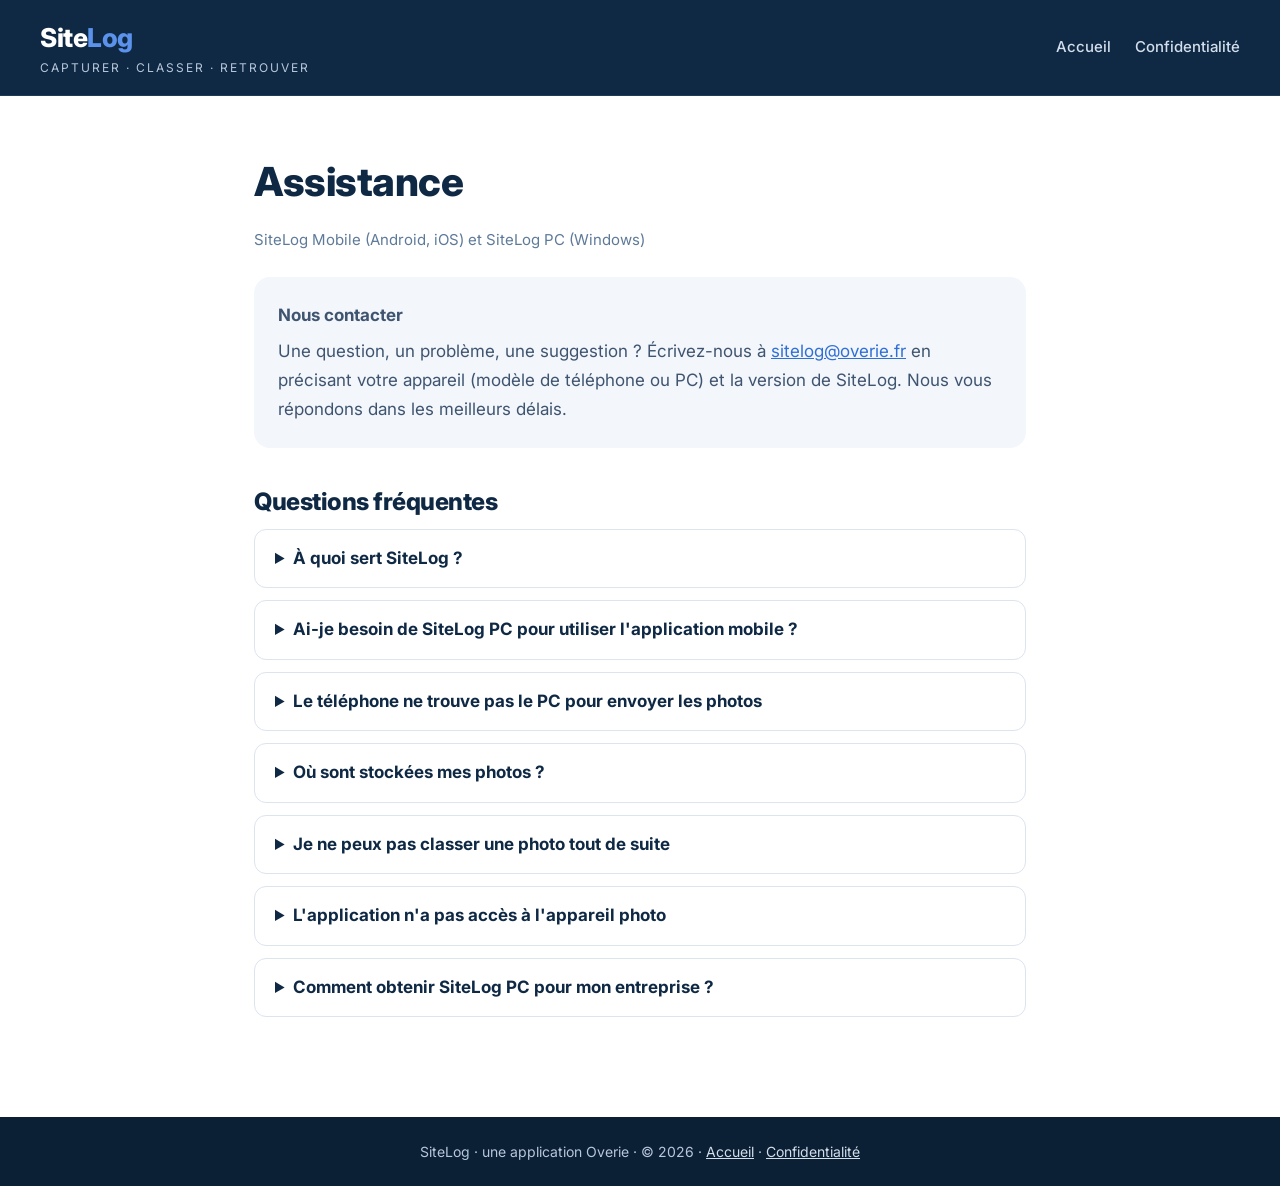
==== assistance/index.html @ f7b831c7 "Site SiteLog" ====
<!doctype html>
<html lang="fr">
<head>
<meta charset="utf-8">
<meta name="viewport" content="width=device-width, initial-scale=1">
<title>Assistance – SiteLog</title>
<meta name="description" content="Aide et contact pour les applications SiteLog Mobile et SiteLog PC.">
<link rel="icon" href="data:image/svg+xml,%3Csvg xmlns='http://www.w3.org/2000/svg' viewBox='0 0 32 32'%3E%3Crect width='32' height='32' rx='7' fill='%230F2945'/%3E%3Ctext x='16' y='23' font-family='Arial' font-weight='700' font-size='20' text-anchor='middle' fill='%235B93EC'%3ES%3C/text%3E%3C/svg%3E">
<link rel="preconnect" href="https://fonts.googleapis.com">
<link rel="preconnect" href="https://fonts.gstatic.com" crossorigin>
<link href="https://fonts.googleapis.com/css2?family=Inter:wght@400;500;600;700;800&amp;display=swap" rel="stylesheet">
<link rel="stylesheet" href="../assets/style.css">
</head>
<body>
<header class="top">
<div class="wrap">
<a class="logo" href="../"><b>Site<span>Log</span></b><small>CAPTURER · CLASSER · RETROUVER</small></a>
<nav aria-label="Navigation"><a href="../">Accueil</a><a href="../confidentialite/">Confidentialité</a></nav>
</div>
</header>

<main class="doc">
<h1>Assistance</h1>
<p class="updated">SiteLog Mobile (Android, iOS) et SiteLog PC (Windows)</p>

<div class="box">
<p style="margin:0 0 8px"><strong>Nous contacter</strong></p>
<p style="margin:0">Une question, un problème, une suggestion ? Écrivez-nous à <a href="mailto:sitelog@overie.fr?subject=Assistance%20SiteLog">sitelog@overie.fr</a> en précisant votre appareil (modèle de téléphone ou PC) et la version de SiteLog. Nous vous répondons dans les meilleurs délais.</p>
</div>

<h2>Questions fréquentes</h2>

<details>
<summary>À quoi sert SiteLog ?</summary>
<p>SiteLog permet de photographier vos chantiers en associant chaque photo à son chantier et à son ouvrage, puis de les retrouver facilement. Sur le téléphone, vous préparez le chantier, prenez les photos et les classez. Au bureau, SiteLog PC les reçoit, les range et permet de les rechercher par mot-clé.</p>
</details>

<details>
<summary>Ai-je besoin de SiteLog PC pour utiliser l'application mobile ?</summary>
<p>Non. L'application mobile fonctionne seule : création et préparation de chantiers, prise de vue, classement, consultation et partage des photos. SiteLog PC, fourni aux entreprises clientes, permet en plus de centraliser les photos de toute l'équipe et de les rechercher depuis le bureau.</p>
</details>

<details>
<summary>Le téléphone ne trouve pas le PC pour envoyer les photos</summary>
<p>Vérifiez que :</p>
<ul>
<li>le téléphone et le PC sont connectés <strong>au même réseau Wi-Fi</strong> ;</li>
<li>SiteLog PC est <strong>ouvert</strong> sur le PC ;</li>
<li>le pare-feu Windows <strong>autorise SiteLog PC</strong> sur le réseau (une autorisation est demandée au premier lancement) ;</li>
<li>le réseau Wi-Fi n'isole pas les appareils entre eux. C'est parfois le cas des réseaux invités ou de certains réseaux d'entreprise : renseignez-vous auprès de votre service informatique.</li>
</ul>
</details>

<details>
<summary>Où sont stockées mes photos ?</summary>
<p>Sur votre téléphone, puis sur le PC de votre entreprise une fois envoyées. Elles ne passent jamais par nos serveurs. Tous les détails sont dans la <a href="../confidentialite/">politique de confidentialité</a>.</p>
</details>

<details>
<summary>Je ne peux pas classer une photo tout de suite</summary>
<p>Pendant la revue des photos, utilisez le bouton « Classer plus tard » (icône ⏭ en haut de l'écran). La photo reste à classer : vous la retrouverez à la prochaine revue sur le téléphone, ou sur le PC si vous l'envoyez sans la classer.</p>
</details>

<details>
<summary>L'application n'a pas accès à l'appareil photo</summary>
<p>Ouvrez les réglages de votre téléphone, puis l'application SiteLog, et autorisez l'accès à l'appareil photo. Relancez ensuite SiteLog.</p>
</details>

<details>
<summary>Comment obtenir SiteLog PC pour mon entreprise ?</summary>
<p>Demandez une démonstration à <a href="mailto:sitelog@overie.fr?subject=Demande%20de%20d%C3%A9monstration%20SiteLog">sitelog@overie.fr</a> : nous vous présenterons SiteLog et les conditions de mise en place dans votre organisation.</p>
</details>
</main>

<footer>SiteLog · une application Overie · © 2026 · <a href="../">Accueil</a> · <a href="../confidentialite/">Confidentialité</a></footer>
</body>
</html>
---- assets/style.css ----
*{box-sizing:border-box}
html{scroll-behavior:smooth}
body{margin:0;font-family:Inter,system-ui,-apple-system,"Segoe UI",Roboto,sans-serif;color:#0F2945;background:#fff;line-height:1.5}
img{max-width:100%;display:block}
a{color:#2F6FD6}a:hover{color:#1F55AD}
a:focus-visible,button:focus-visible{outline:3px solid #5B93EC;outline-offset:3px}
.wrap{max-width:1200px;margin:0 auto}
.dark{background:#0F2945;color:#fff}
.light{background:#F3F6FA}
section{padding:88px 24px}
.eyebrow{margin:0;font-size:13px;font-weight:700;letter-spacing:2px;color:#1F55AD;text-transform:uppercase}
.dark .eyebrow{color:#8FB5F2}
h1,h2,h3{margin:0;font-weight:800;letter-spacing:-.5px}
h2{font-size:clamp(28px,4vw,38px);line-height:1.2}
.head{display:flex;flex-direction:column;gap:12px;max-width:780px;margin-bottom:40px}
.muted{color:#3E5470}.dark .muted{color:#D3DEEB}
.btn{display:inline-flex;align-items:center;min-height:52px;padding:0 28px;border-radius:12px;font-size:16px;font-weight:700;text-decoration:none}
.btn-primary{background:#2F6FD6;color:#fff}.btn-primary:hover{background:#1F55AD;color:#fff}
.btn-ghost{border:1px solid #5E7A99;color:#fff}.btn-ghost:hover{color:#fff;background:#16345A}
/* header */
.top{background:#0F2945;padding:18px 24px;border-bottom:1px solid #1E3A5A}
.top .wrap{display:flex;flex-wrap:wrap;align-items:center;justify-content:space-between;gap:16px 32px}
.logo{display:flex;flex-direction:column;gap:2px;text-decoration:none}
.logo b{font-size:26px;font-weight:800;color:#fff;letter-spacing:-.5px}.logo b span{color:#5B93EC}
.logo small{font-size:12px;letter-spacing:2px;color:#B8C7DA}
.top nav{display:flex;flex-wrap:wrap;align-items:center;gap:4px 24px}
.top nav a{display:inline-flex;align-items:center;min-height:44px;color:#D3DEEB;font-size:15px;font-weight:500;text-decoration:none}
.top nav a.btn{min-height:44px;padding:0 20px;font-size:15px;color:#fff}
/* hero */
.hero{padding:56px 24px 80px}
.hero .wrap{max-width:1280px;display:flex;flex-wrap:wrap;align-items:center;gap:48px}
.hero-text{flex:1 1 380px;min-width:0;display:flex;flex-direction:column;gap:24px}
.hero h1{font-size:clamp(34px,5vw,50px);line-height:1.1;letter-spacing:-1.2px}
.hero h1 span{color:#5B93EC}
.hero p{margin:0;font-size:19px;line-height:1.6;color:#D3DEEB}
.hero .small{font-size:16px;color:#B8C7DA}
.actions{display:flex;flex-wrap:wrap;gap:12px}
.origin{display:flex;align-items:center;gap:10px;font-size:15px!important;color:#B8C7DA!important}
.hero-img{flex:1.6 1 520px;min-width:0}
.hero-img img{width:100%;aspect-ratio:4/3;object-fit:cover;object-position:88% center;border-radius:16px}
/* cards */
.cards{display:flex;flex-wrap:wrap;gap:24px}
.card{flex:1 1 300px;min-width:0;background:#fff;border:1px solid #DCE4EE;border-radius:16px;padding:32px;display:flex;flex-direction:column;gap:14px}
.card h3{font-size:22px;font-weight:700}
.card p{margin:0;font-size:17px;line-height:1.6;color:#3E5470}
.cards.small .card{flex-basis:250px;padding:28px;gap:12px}
.cards.small h3{font-size:19px}.cards.small p{font-size:16px}
/* tabs */
.tabs{display:flex;flex-wrap:wrap;gap:12px;margin-bottom:24px}
.tab{min-height:48px;padding:0 24px;border-radius:12px;font:inherit;font-size:16px;font-weight:700;cursor:pointer;background:#fff;color:#0F2945;border:1px solid #C5D2E2}
.tab[aria-selected="true"]{background:#0F2945;color:#fff;border-color:#0F2945}
.panel{display:flex;flex-wrap:wrap;gap:40px;align-items:center;background:#F3F6FA;border-radius:20px;padding:40px}
.panel[hidden]{display:none}
.panel-text{flex:1 1 320px;min-width:0;display:flex;flex-direction:column;gap:14px}
.panel-text h3{font-size:30px;line-height:1.25}
.panel-text p{margin:0;font-size:17px;line-height:1.7;color:#3E5470}
.panel-img{flex:1.2 1 360px;min-width:0;display:flex;flex-wrap:wrap;justify-content:center;gap:20px}
.phone{width:240px;max-width:46%;border-radius:24px;border:1px solid #DCE4EE}
.phone.single{width:280px;max-width:100%}
.screen{width:100%;border-radius:12px;border:1px solid #DCE4EE}
/* demo */
.demo{display:flex;flex-wrap:wrap;gap:32px;align-items:stretch}
.demo-img{flex:2 1 520px;min-width:0}
.demo-img img{width:100%;border-radius:12px;border:1px solid #2B4C73}
.keeps{flex:1 1 280px;min-width:0;background:#16345A;border-radius:16px;padding:32px;display:flex;flex-direction:column;gap:14px}
.keeps p{margin:0;display:flex;gap:12px;font-size:16px;color:#D3DEEB}
.keeps p span{width:90px;flex:none;color:#8FB5F2;font-weight:600}
.keeps .note{padding-top:16px;border-top:1px solid #2B4C73;font-size:15px;line-height:1.6;color:#B8C7DA;display:block}
/* cta */
.cta .wrap{max-width:820px;display:flex;flex-direction:column;align-items:center;gap:22px;text-align:center}
.cta h2{color:#fff;font-size:clamp(28px,4vw,40px)}
.cta p{margin:0;font-size:19px;line-height:1.6;color:#D3DEEB}
.cta .meta{font-size:15px;color:#B8C7DA}
.cta .contact{font-size:16px;color:#B8C7DA}.cta .contact a{color:#fff;font-weight:600}
footer{background:#0B1F35;padding:24px;color:#B8C7DA;font-size:14px;text-align:center}
footer a{color:#D3DEEB}
/* text pages */
.doc{max-width:820px;margin:0 auto;padding:56px 24px 88px}
.doc h1{font-size:clamp(30px,4vw,40px);margin-bottom:8px}
.doc h2{font-size:24px;margin:40px 0 12px}
.doc p,.doc li{font-size:17px;line-height:1.7;color:#3E5470}
.doc .updated{color:#5E7A99;font-size:15px}
.doc details{border:1px solid #DCE4EE;border-radius:12px;padding:16px 20px;margin:12px 0;background:#fff}
.doc summary{font-weight:700;font-size:17px;cursor:pointer;color:#0F2945}
.doc .box{background:#F3F6FA;border-radius:16px;padding:24px;margin:24px 0}
@media (max-width:600px){section{padding:64px 20px}.panel{padding:24px}.hero{padding-top:40px}}
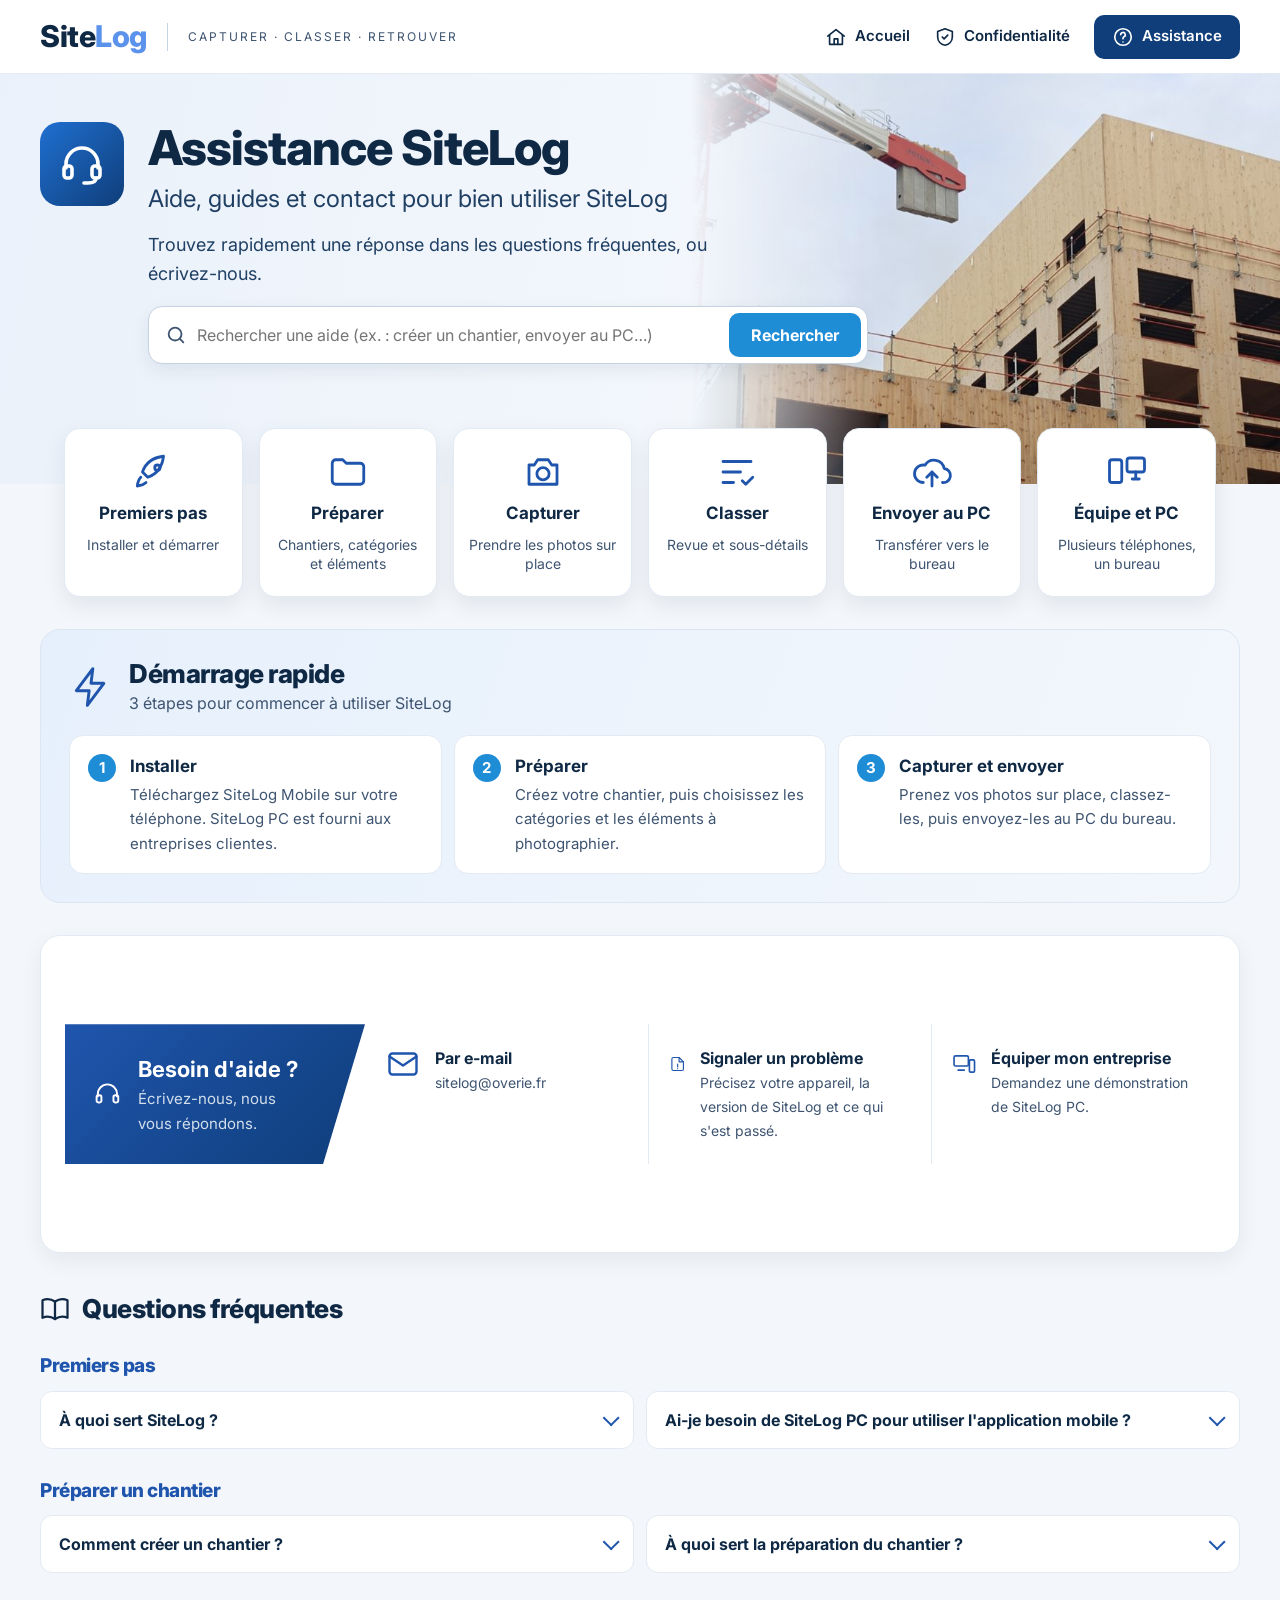
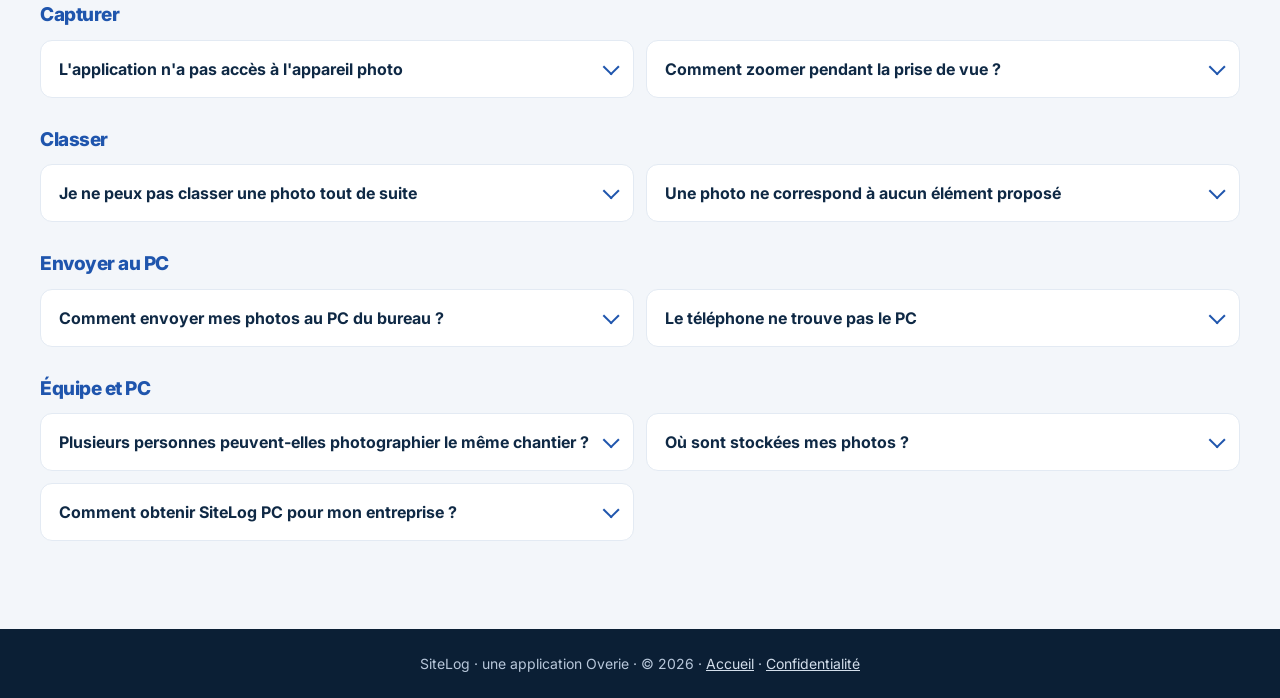
==== commit 43b51d84: "Nouveau style pages Assistance et Confidentialité" ====
--- a/assistance/index.html
+++ b/assistance/index.html
@@ -4,74 +4,174 @@
 <meta charset="utf-8">
 <meta name="viewport" content="width=device-width, initial-scale=1">
 <title>Assistance – SiteLog</title>
-<meta name="description" content="Aide et contact pour les applications SiteLog Mobile et SiteLog PC.">
+<meta name="description" content="Aide, guides et contact pour bien utiliser SiteLog Mobile et SiteLog PC.">
 <link rel="icon" href="data:image/svg+xml,%3Csvg xmlns='http://www.w3.org/2000/svg' viewBox='0 0 32 32'%3E%3Crect width='32' height='32' rx='7' fill='%230F2945'/%3E%3Ctext x='16' y='23' font-family='Arial' font-weight='700' font-size='20' text-anchor='middle' fill='%235B93EC'%3ES%3C/text%3E%3C/svg%3E">
 <link rel="preconnect" href="https://fonts.googleapis.com">
 <link rel="preconnect" href="https://fonts.gstatic.com" crossorigin>
 <link href="https://fonts.googleapis.com/css2?family=Inter:wght@400;500;600;700;800&amp;display=swap" rel="stylesheet">
-<link rel="stylesheet" href="../assets/style.css">
+<link rel="stylesheet" href="../assets/style.css?v=4">
 </head>
-<body>
-<header class="top">
+<body class="page-doc">
+
+<header class="top top-light">
 <div class="wrap">
 <a class="logo" href="../"><b>Site<span>Log</span></b><small>CAPTURER · CLASSER · RETROUVER</small></a>
-<nav aria-label="Navigation"><a href="../">Accueil</a><a href="../confidentialite/">Confidentialité</a></nav>
+<nav aria-label="Navigation">
+<a href="../"><svg aria-hidden="true" width="22" height="22" viewBox="0 0 24 24" fill="none" stroke="currentColor" stroke-width="1.8" stroke-linecap="round" stroke-linejoin="round"><path d="M3 11l9-7 9 7"/><path d="M5 10v10h14V10"/><path d="M10 20v-6h4v6"/></svg>Accueil</a>
+<a href="../confidentialite/"><svg aria-hidden="true" width="22" height="22" viewBox="0 0 24 24" fill="none" stroke="currentColor" stroke-width="1.8" stroke-linecap="round" stroke-linejoin="round"><path d="M12 3l8 3v6c0 4.5-3.4 8-8 9-4.6-1-8-4.5-8-9V6z"/><path d="M9 12l2 2 4-4"/></svg>Confidentialité</a>
+<a class="nav-cta" href="./" aria-current="page"><svg aria-hidden="true" width="22" height="22" viewBox="0 0 24 24" fill="none" stroke="currentColor" stroke-width="1.8" stroke-linecap="round" stroke-linejoin="round"><circle cx="12" cy="12" r="9"/><path d="M9.5 9.5a2.5 2.5 0 1 1 3.5 2.3c-.6.3-1 .9-1 1.6V14"/><path d="M12 17.5h.01"/></svg>Assistance</a>
+</nav>
 </div>
 </header>
 
-<main class="doc">
-<h1>Assistance</h1>
-<p class="updated">SiteLog Mobile (Android, iOS) et SiteLog PC (Windows)</p>
-
-<div class="box">
-<p style="margin:0 0 8px"><strong>Nous contacter</strong></p>
-<p style="margin:0">Une question, un problème, une suggestion ? Écrivez-nous à <a href="mailto:sitelog@overie.fr?subject=Assistance%20SiteLog">sitelog@overie.fr</a> en précisant votre appareil (modèle de téléphone ou PC) et la version de SiteLog. Nous vous répondons dans les meilleurs délais.</p>
+<main>
+<div class="doc-hero" style="padding-bottom:120px">
+<div class="photo" aria-hidden="true"></div>
+<div class="wrap">
+<div class="head-ico" aria-hidden="true"><svg width="48" height="48" viewBox="0 0 24 24" fill="none" stroke="#fff" stroke-width="1.8" stroke-linecap="round" stroke-linejoin="round"><path d="M4 14v-2a8 8 0 0 1 16 0v2"/><rect x="3" y="13" width="4" height="6" rx="1.5"/><rect x="17" y="13" width="4" height="6" rx="1.5"/><path d="M19 19c0 1.7-1.8 2.5-4 2.5h-2"/></svg></div>
+<div style="flex:1;min-width:0">
+<h1>Assistance SiteLog</h1>
+<p class="sub">Aide, guides et contact pour bien utiliser SiteLog</p>
+<p class="lead">Trouvez rapidement une réponse dans les questions fréquentes, ou écrivez-nous.</p>
+<form class="search" role="search" onsubmit="return false">
+<svg aria-hidden="true" width="22" height="22" viewBox="0 0 24 24" fill="none" stroke="#3E5470" stroke-width="2" stroke-linecap="round"><circle cx="11" cy="11" r="7"/><path d="M20 20l-4-4"/></svg>
+<label for="q" class="sr-only" style="position:absolute;left:-9999px">Rechercher une aide</label>
+<input id="q" type="search" placeholder="Rechercher une aide (ex. : créer un chantier, envoyer au PC…)" autocomplete="off">
+<button type="submit">Rechercher</button>
+</form>
+<p class="search-msg" id="search-msg" hidden></p>
+</div>
+</div>
 </div>
 
-<h2>Questions fréquentes</h2>
+<nav class="tiles" aria-label="Thèmes d'aide">
+<a class="tile" href="#premiers-pas"><svg aria-hidden="true" width="42" height="42" viewBox="0 0 24 24" fill="none" stroke="#1F55AD" stroke-width="1.6" stroke-linecap="round" stroke-linejoin="round"><path d="M5 15c-1.5 1.5-2 5-2 5s3.5-.5 5-2"/><path d="M9 15l-3-3c1-3 4-8 12-9-1 8-6 11-9 12z"/><circle cx="14.5" cy="9.5" r="1.5"/></svg><b>Premiers pas</b><span>Installer et démarrer</span></a>
+<a class="tile" href="#preparer"><svg aria-hidden="true" width="42" height="42" viewBox="0 0 24 24" fill="none" stroke="#1F55AD" stroke-width="1.6" stroke-linecap="round" stroke-linejoin="round"><path d="M3 7a2 2 0 0 1 2-2h4l2 2h8a2 2 0 0 1 2 2v8a2 2 0 0 1-2 2H5a2 2 0 0 1-2-2z"/></svg><b>Préparer</b><span>Chantiers, catégories et éléments</span></a>
+<a class="tile" href="#capturer"><svg aria-hidden="true" width="42" height="42" viewBox="0 0 24 24" fill="none" stroke="#1F55AD" stroke-width="1.6" stroke-linecap="round" stroke-linejoin="round"><path d="M4 8h3l2-3h6l2 3h3v11H4z"/><circle cx="12" cy="13" r="3.5"/></svg><b>Capturer</b><span>Prendre les photos sur place</span></a>
+<a class="tile" href="#classer"><svg aria-hidden="true" width="42" height="42" viewBox="0 0 24 24" fill="none" stroke="#1F55AD" stroke-width="1.6" stroke-linecap="round" stroke-linejoin="round"><path d="M4 6h16M4 12h10M4 18h6"/><path d="M15 17l2 2 4-4"/></svg><b>Classer</b><span>Revue et sous-détails</span></a>
+<a class="tile" href="#envoyer"><svg aria-hidden="true" width="42" height="42" viewBox="0 0 24 24" fill="none" stroke="#1F55AD" stroke-width="1.6" stroke-linecap="round" stroke-linejoin="round"><path d="M7 18a5 5 0 1 1 1-9.9A6 6 0 0 1 19 10a4 4 0 0 1-1 8"/><path d="M12 12v8M9 15l3-3 3 3"/></svg><b>Envoyer au PC</b><span>Transférer vers le bureau</span></a>
+<a class="tile" href="#equipe"><svg aria-hidden="true" width="42" height="42" viewBox="0 0 24 24" fill="none" stroke="#1F55AD" stroke-width="1.6" stroke-linecap="round" stroke-linejoin="round"><rect x="2" y="5" width="7" height="13" rx="1.5"/><rect x="12" y="4" width="10" height="8" rx="1.5"/><path d="M15 16h4M17 12v4"/></svg><b>Équipe et PC</b><span>Plusieurs téléphones, un bureau</span></a>
+</nav>
 
-<details>
-<summary>À quoi sert SiteLog ?</summary>
-<p>SiteLog permet de photographier vos chantiers en associant chaque photo à son chantier et à son ouvrage, puis de les retrouver facilement. Sur le téléphone, vous préparez le chantier, prenez les photos et les classez. Au bureau, SiteLog PC les reçoit, les range et permet de les rechercher par mot-clé.</p>
-</details>
+<div class="wrap-pad">
+<section class="quick" aria-labelledby="quick-title" style="padding:28px">
+<div class="quick-head">
+<svg aria-hidden="true" width="44" height="44" viewBox="0 0 24 24" fill="none" stroke="#1F55AD" stroke-width="1.6" stroke-linecap="round" stroke-linejoin="round"><path d="M13 2L4 14h7l-1 8 9-12h-7z"/></svg>
+<div><h2 id="quick-title">Démarrage rapide</h2><p>3 étapes pour commencer à utiliser SiteLog</p></div>
+</div>
+<div class="steps">
+<div class="step"><span class="n">1</span><div><b>Installer</b><span>Téléchargez SiteLog Mobile sur votre téléphone. SiteLog PC est fourni aux entreprises clientes.</span></div></div>
+<div class="step"><span class="n">2</span><div><b>Préparer</b><span>Créez votre chantier, puis choisissez les catégories et les éléments à photographier.</span></div></div>
+<div class="step"><span class="n">3</span><div><b>Capturer et envoyer</b><span>Prenez vos photos sur place, classez-les, puis envoyez-les au PC du bureau.</span></div></div>
+</div>
+</section>
 
-<details>
-<summary>Ai-je besoin de SiteLog PC pour utiliser l'application mobile ?</summary>
-<p>Non. L'application mobile fonctionne seule : création et préparation de chantiers, prise de vue, classement, consultation et partage des photos. SiteLog PC, fourni aux entreprises clientes, permet en plus de centraliser les photos de toute l'équipe et de les rechercher depuis le bureau.</p>
-</details>
+<section class="help" aria-label="Besoin d'aide ?">
+<div class="label">
+<svg aria-hidden="true" width="44" height="44" viewBox="0 0 24 24" fill="none" stroke="#fff" stroke-width="1.6" stroke-linecap="round" stroke-linejoin="round"><path d="M4 14v-2a8 8 0 0 1 16 0v2"/><rect x="3" y="13" width="4" height="6" rx="1.5"/><rect x="17" y="13" width="4" height="6" rx="1.5"/></svg>
+<div><b>Besoin d'aide ?</b><span>Écrivez-nous, nous vous répondons.</span></div>
+</div>
+<a class="item" href="mailto:sitelog@overie.fr?subject=Assistance%20SiteLog">
+<svg aria-hidden="true" width="36" height="36" viewBox="0 0 24 24" fill="none" stroke="#1F55AD" stroke-width="1.6" stroke-linecap="round" stroke-linejoin="round"><rect x="3" y="5" width="18" height="14" rx="2"/><path d="M3 7l9 6 9-6"/></svg>
+<div><b>Par e-mail</b><span>sitelog@overie.fr</span></div></a>
+<a class="item" href="mailto:sitelog@overie.fr?subject=Signalement%20d%27un%20probl%C3%A8me%20SiteLog&amp;body=Appareil%20(t%C3%A9l%C3%A9phone%20ou%20PC)%20%3A%0AVersion%20de%20SiteLog%20%3A%0ACe%20que%20vous%20faisiez%20%3A%0ACe%20qui%20s%27est%20pass%C3%A9%20%3A%0A">
+<svg aria-hidden="true" width="36" height="36" viewBox="0 0 24 24" fill="none" stroke="#1F55AD" stroke-width="1.6" stroke-linecap="round" stroke-linejoin="round"><path d="M14 3H6a2 2 0 0 0-2 2v14a2 2 0 0 0 2 2h12a2 2 0 0 0 2-2V9z"/><path d="M14 3v6h6M12 12v4M12 18.5h.01"/></svg>
+<div><b>Signaler un problème</b><span>Précisez votre appareil, la version de SiteLog et ce qui s'est passé.</span></div></a>
+<a class="item" href="mailto:sitelog@overie.fr?subject=Demande%20de%20d%C3%A9monstration%20SiteLog">
+<svg aria-hidden="true" width="36" height="36" viewBox="0 0 24 24" fill="none" stroke="#1F55AD" stroke-width="1.6" stroke-linecap="round" stroke-linejoin="round"><rect x="2" y="4" width="14" height="10" rx="1.5"/><path d="M6 18h6"/><rect x="17" y="8" width="5" height="12" rx="1.2"/></svg>
+<div><b>Équiper mon entreprise</b><span>Demandez une démonstration de SiteLog PC.</span></div></a>
+</section>
 
-<details>
-<summary>Le téléphone ne trouve pas le PC pour envoyer les photos</summary>
-<p>Vérifiez que :</p>
-<ul>
+<section class="faq" aria-labelledby="faq-title">
+<h2 class="faq-title" id="faq-title"><svg aria-hidden="true" width="30" height="30" viewBox="0 0 24 24" fill="none" stroke="#0F2945" stroke-width="1.8" stroke-linecap="round" stroke-linejoin="round"><path d="M2 5c3-1.3 6.5-1.3 10 1 3.5-2.3 7-2.3 10-1v14c-3-1.3-6.5-1.3-10 1-3.5-2.3-7-2.3-10-1z"/><path d="M12 6v14"/></svg>Questions fréquentes</h2>
+
+<div class="faq-group" id="premiers-pas">
+<h3>Premiers pas</h3>
+<div class="faq-grid">
+<details><summary>À quoi sert SiteLog ?</summary><div><p>SiteLog permet de photographier vos chantiers en associant chaque photo à son chantier et à son ouvrage, puis de les retrouver facilement. Sur le téléphone, vous préparez le chantier, prenez les photos et les classez. Au bureau, SiteLog PC les reçoit, les range et permet de les rechercher par mot-clé.</p></div></details>
+<details><summary>Ai-je besoin de SiteLog PC pour utiliser l'application mobile ?</summary><div><p>Non. L'application mobile fonctionne seule : création et préparation de chantiers, prise de vue, classement, consultation et partage des photos. SiteLog PC, fourni aux entreprises clientes, permet en plus de centraliser les photos de toute l'équipe et de les rechercher depuis le bureau.</p></div></details>
+</div>
+</div>
+
+<div class="faq-group" id="preparer">
+<h3>Préparer un chantier</h3>
+<div class="faq-grid">
+<details><summary>Comment créer un chantier ?</summary><div><p>Sur l'écran d'accueil, ouvrez « Nouveau chantier », saisissez le code et le nom du chantier, puis validez. Si un collègue a déjà créé ce chantier, sélectionnez-le dans « Chantier déjà existant » plutôt que d'en créer un nouveau.</p></div></details>
+<details><summary>À quoi sert la préparation du chantier ?</summary><div><p>Avant d'aller sur place, vous choisissez les catégories à voir (Infrastructure, Superstructure, Second œuvre…) et les éléments prévus. Sur le chantier, il suffit ensuite de choisir l'élément d'un geste au moment de photographier.</p></div></details>
+</div>
+</div>
+
+<div class="faq-group" id="capturer">
+<h3>Capturer</h3>
+<div class="faq-grid">
+<details><summary>L'application n'a pas accès à l'appareil photo</summary><div><p>Ouvrez les réglages de votre téléphone, puis l'application SiteLog, et autorisez l'accès à l'appareil photo. Relancez ensuite SiteLog.</p></div></details>
+<details><summary>Comment zoomer pendant la prise de vue ?</summary><div><p>Touchez une des valeurs de zoom au-dessus du déclencheur, ou faites glisser le doigt dessus pour un réglage fin. Le pincement à deux doigts sur l'image fonctionne aussi.</p></div></details>
+</div>
+</div>
+
+<div class="faq-group" id="classer">
+<h3>Classer</h3>
+<div class="faq-grid">
+<details><summary>Je ne peux pas classer une photo tout de suite</summary><div><p>Pendant la revue des photos, touchez l'icône « Classer plus tard » (⏭) en haut de l'écran. La photo reste à classer : vous la retrouverez à la prochaine revue sur le téléphone, ou sur le PC si vous l'envoyez sans la classer.</p></div></details>
+<details><summary>Une photo ne correspond à aucun élément proposé</summary><div><p>Pendant la revue, utilisez « Ajouter » pour créer l'élément ou le sous-détail manquant. Il sera ensuite proposé pour les photos suivantes.</p></div></details>
+</div>
+</div>
+
+<div class="faq-group" id="envoyer">
+<h3>Envoyer au PC</h3>
+<div class="faq-grid">
+<details><summary>Comment envoyer mes photos au PC du bureau ?</summary><div><p>Sur l'écran d'accueil, touchez le bouton d'envoi (nuage) du chantier concerné. Le petit nombre affiché dessus indique combien de photos sont en attente d'envoi.</p></div></details>
+<details><summary>Le téléphone ne trouve pas le PC</summary><div><p>Vérifiez que :</p><ul>
 <li>le téléphone et le PC sont connectés <strong>au même réseau Wi-Fi</strong> ;</li>
 <li>SiteLog PC est <strong>ouvert</strong> sur le PC ;</li>
 <li>le pare-feu Windows <strong>autorise SiteLog PC</strong> sur le réseau (une autorisation est demandée au premier lancement) ;</li>
 <li>le réseau Wi-Fi n'isole pas les appareils entre eux. C'est parfois le cas des réseaux invités ou de certains réseaux d'entreprise : renseignez-vous auprès de votre service informatique.</li>
-</ul>
-</details>
+</ul></div></details>
+</div>
+</div>
 
-<details>
-<summary>Où sont stockées mes photos ?</summary>
-<p>Sur votre téléphone, puis sur le PC de votre entreprise une fois envoyées. Elles ne passent jamais par nos serveurs. Tous les détails sont dans la <a href="../confidentialite/">politique de confidentialité</a>.</p>
-</details>
-
-<details>
-<summary>Je ne peux pas classer une photo tout de suite</summary>
-<p>Pendant la revue des photos, utilisez le bouton « Classer plus tard » (icône ⏭ en haut de l'écran). La photo reste à classer : vous la retrouverez à la prochaine revue sur le téléphone, ou sur le PC si vous l'envoyez sans la classer.</p>
-</details>
-
-<details>
-<summary>L'application n'a pas accès à l'appareil photo</summary>
-<p>Ouvrez les réglages de votre téléphone, puis l'application SiteLog, et autorisez l'accès à l'appareil photo. Relancez ensuite SiteLog.</p>
-</details>
-
-<details>
-<summary>Comment obtenir SiteLog PC pour mon entreprise ?</summary>
-<p>Demandez une démonstration à <a href="mailto:sitelog@overie.fr?subject=Demande%20de%20d%C3%A9monstration%20SiteLog">sitelog@overie.fr</a> : nous vous présenterons SiteLog et les conditions de mise en place dans votre organisation.</p>
-</details>
+<div class="faq-group" id="equipe">
+<h3>Équipe et PC</h3>
+<div class="faq-grid">
+<details><summary>Plusieurs personnes peuvent-elles photographier le même chantier ?</summary><div><p>Oui. Chaque téléphone envoie ses photos au même PC, et chaque photo garde son auteur et sa date. Au bureau, toutes les photos du chantier se retrouvent dans la même bibliothèque.</p></div></details>
+<details><summary>Où sont stockées mes photos ?</summary><div><p>Sur votre téléphone, puis sur le PC de votre entreprise une fois envoyées. Elles ne passent jamais par nos serveurs. Tous les détails sont dans la <a href="../confidentialite/">politique de confidentialité</a>.</p></div></details>
+<details><summary>Comment obtenir SiteLog PC pour mon entreprise ?</summary><div><p>Demandez une démonstration à <a href="mailto:sitelog@overie.fr?subject=Demande%20de%20d%C3%A9monstration%20SiteLog">sitelog@overie.fr</a> : nous vous présenterons SiteLog et les conditions de mise en place dans votre organisation.</p></div></details>
+</div>
+</div>
+</section>
+</div>
 </main>
 
 <footer>SiteLog · une application Overie · © 2026 · <a href="../">Accueil</a> · <a href="../confidentialite/">Confidentialité</a></footer>
+
+<script>
+(function () {
+  var input = document.getElementById('q');
+  var msg = document.getElementById('search-msg');
+  var items = Array.prototype.slice.call(document.querySelectorAll('.faq details'));
+  var groups = Array.prototype.slice.call(document.querySelectorAll('.faq-group'));
+  function norm(s) { return s.toLowerCase().normalize('NFD').replace(/[̀-ͯ]/g, ''); }
+  function run(scroll) {
+    var words = norm(input.value).split(/\s+/).filter(Boolean);
+    var found = 0;
+    items.forEach(function (d) {
+      var text = norm(d.textContent);
+      var ok = words.every(function (w) { return text.indexOf(w) !== -1; });
+      d.hidden = !ok;
+      if (ok) found++;
+      d.open = ok && words.length > 0;
+    });
+    groups.forEach(function (g) { g.hidden = !g.querySelector('details:not([hidden])'); });
+    if (!words.length) { msg.hidden = true; items.forEach(function (d) { d.open = false; }); return; }
+    msg.hidden = false;
+    msg.innerHTML = found
+      ? found + (found > 1 ? ' réponses trouvées.' : ' réponse trouvée.')
+      : 'Aucune réponse trouvée. Écrivez-nous à <a href="mailto:sitelog@overie.fr?subject=Assistance%20SiteLog">sitelog@overie.fr</a>.';
+    if (scroll && found) document.getElementById('faq-title').scrollIntoView({ behavior: 'smooth' });
+  }
+  input.addEventListener('input', function () { run(false); });
+  input.form.addEventListener('submit', function () { run(true); });
+})();
+</script>
 </body>
 </html>
--- a/assets/style.css
+++ b/assets/style.css
@@ -1,7 +1,7 @@
 *{box-sizing:border-box}
 html{scroll-behavior:smooth}
 body{margin:0;font-family:Inter,system-ui,-apple-system,"Segoe UI",Roboto,sans-serif;color:#0F2945;background:#fff;line-height:1.5}
-img{max-width:100%;display:block}
+img{max-width:100%;height:auto;display:block}
 a{color:#2F6FD6}a:hover{color:#1F55AD}
 a:focus-visible,button:focus-visible{outline:3px solid #5B93EC;outline-offset:3px}
 .wrap{max-width:1200px;margin:0 auto}
@@ -84,3 +84,90 @@
 .doc summary{font-weight:700;font-size:17px;cursor:pointer;color:#0F2945}
 .doc .box{background:#F3F6FA;border-radius:16px;padding:24px;margin:24px 0}
 @media (max-width:600px){section{padding:64px 20px}.panel{padding:24px}.hero{padding-top:40px}}
+/* ---- pages documentaires (style v2) ---- */
+body.page-doc{background:#F3F6FA}
+.top.top-light{background:#fff;border-bottom:1px solid #E3EAF3;padding:14px 24px}
+.top-light .logo{flex-direction:row;align-items:center;gap:20px}
+.top-light .logo b{color:#0F2945;font-size:30px}
+.top-light .logo small{color:#3E5470;padding-left:20px;border-left:1px solid #C5D2E2;line-height:28px}
+.top-light nav a{color:#0F2945;gap:8px;font-weight:600}
+.top-light nav a:hover{color:#1F55AD}
+.doc-hero{position:relative;overflow:hidden;background:linear-gradient(100deg,#EAF1FA 0%,#F3F7FC 55%,#DCE9F8 100%);padding:48px 24px 104px}
+.doc-hero .wrap{position:relative;z-index:1;display:flex;align-items:flex-start;gap:24px}
+.doc-hero .shield{flex:none;width:76px;height:88px}
+.doc-hero h1{font-size:clamp(30px,4.4vw,48px);line-height:1.1;letter-spacing:-1px;color:#0F2945}
+.doc-hero .sub{margin:6px 0 14px;font-size:clamp(18px,2.2vw,24px);color:#1F3F63}
+.doc-hero .date{margin:0;display:flex;align-items:center;gap:10px;font-size:16px;color:#3E5470}
+.doc-hero .photo{position:absolute;top:0;right:0;bottom:0;width:46%;background:url(chantier-clt.jpg) center 35%/cover no-repeat;-webkit-mask-image:linear-gradient(90deg,transparent 0%,#000 32%);mask-image:linear-gradient(90deg,transparent 0%,#000 32%)}
+.summary{position:relative;z-index:2;max-width:1200px;margin:-64px auto 0;display:flex;background:#fff;border-radius:20px;box-shadow:0 12px 32px rgba(15,41,69,.12);overflow:hidden}
+.summary .label{flex:0 0 260px;background:linear-gradient(135deg,#1F55AD,#0F3E7A);color:#fff;display:flex;flex-direction:column;justify-content:center;padding:24px 56px 24px 36px;clip-path:polygon(0 0,100% 0,84% 100%,0 100%)}
+.summary .label b{font-size:26px;font-weight:700}
+.summary .label i{display:block;width:44px;height:4px;border-radius:2px;background:#5BB4F0;margin-top:12px}
+.summary .item{flex:1;display:flex;align-items:center;gap:16px;padding:24px 20px}
+.summary .item+.item{border-left:1px solid #E3EAF3}
+.summary .item svg{flex:none}
+.summary .item b{display:block;font-size:17px;color:#0F2945}
+.summary .item span{font-size:15px;line-height:1.4;color:#3E5470}
+.doc-layout{max-width:1248px;margin:40px auto 0;padding:0 24px 88px;display:flex;gap:28px;align-items:flex-start}
+.toc{flex:0 0 300px;position:sticky;top:24px;background:#fff;border:1px solid #E3EAF3;border-radius:16px;padding:20px 14px}
+.toc h2{display:flex;align-items:center;gap:12px;font-size:20px;padding:0 10px 12px;margin-bottom:8px;border-bottom:1px solid #E3EAF3}
+.toc a{display:flex;gap:14px;padding:9px 12px;border-radius:10px;text-decoration:none;color:#0F2945;font-size:15px}
+.toc a span{flex:none;width:24px;font-weight:700;color:#1F55AD}
+.toc a:hover{background:#F3F6FA}
+.toc a.active{background:#E3EEFB;font-weight:600;box-shadow:inset 3px 0 0 #1F55AD}
+.sections{flex:1;min-width:0;display:flex;flex-direction:column;gap:18px}
+.sec{display:flex;gap:24px;background:#fff;border:1px solid #E3EAF3;border-radius:16px;padding:26px 28px;scroll-margin-top:24px}
+.sec .ico{flex:none;width:76px;height:76px;border-radius:16px;background:#EAF2FC;display:flex;align-items:center;justify-content:center}
+.sec h2{font-size:24px;margin-bottom:8px}
+.sec h2 em{font-style:normal;color:#1F8CD6;margin-right:8px}
+.sec p,.sec li{margin:0 0 8px;font-size:16px;line-height:1.7;color:#3E5470}
+.sec ul{margin:4px 0 8px;padding-left:20px}
+.sec li::marker{color:#1F8CD6}
+.sec a{font-weight:600}
+@media (max-width:980px){.doc-layout{flex-direction:column}.toc{position:static;width:100%;flex:none}.summary{flex-direction:column;margin:-48px 16px 0}.summary .label{flex:none;clip-path:none}.summary .item+.item{border-left:0;border-top:1px solid #E3EAF3}.doc-hero .photo{width:60%;opacity:.35}}
+@media (max-width:600px){.top-light .logo small{display:none}.sec{flex-direction:column;padding:22px}.sec .ico{width:56px;height:56px}.doc-hero .shield{width:52px;height:60px}}
+/* ---- assistance (style v2) ---- */
+.top-light nav a.nav-cta{background:#0F3E7A;color:#fff;padding:0 18px;border-radius:10px}
+.top-light nav a.nav-cta:hover{background:#1F55AD;color:#fff}
+.doc-hero .lead{margin:0 0 18px;font-size:18px;line-height:1.6;color:#1F3F63;max-width:560px}
+.doc-hero .head-ico{flex:none;width:84px;height:84px;border-radius:20px;background:linear-gradient(135deg,#1F6FD0,#0F3E7A);display:flex;align-items:center;justify-content:center}
+.search{display:flex;align-items:center;gap:10px;max-width:720px;background:#fff;border:1px solid #C5D2E2;border-radius:14px;padding:6px 6px 6px 16px;box-shadow:0 6px 18px rgba(15,41,69,.08)}
+.search input{flex:1;min-width:0;border:0;outline:0;font:inherit;font-size:16px;color:#0F2945;padding:10px 0;background:transparent}
+.search:focus-within{border-color:#2F6FD6;box-shadow:0 0 0 3px rgba(47,111,214,.2)}
+.search button{min-height:44px;padding:0 22px;border:0;border-radius:10px;background:#1F8CD6;color:#fff;font:inherit;font-weight:700;cursor:pointer}
+.search-msg{margin:10px 0 0;font-size:15px;color:#3E5470}
+.tiles{position:relative;z-index:2;max-width:1200px;margin:-56px auto 0;padding:0 24px;display:grid;grid-template-columns:repeat(6,minmax(0,1fr));gap:16px}
+.tile{display:flex;flex-direction:column;align-items:center;text-align:center;gap:8px;background:#fff;border:1px solid #E3EAF3;border-radius:16px;padding:22px 14px;text-decoration:none;color:#0F2945;box-shadow:0 8px 22px rgba(15,41,69,.08);transition:transform .15s,box-shadow .15s}
+.tile:hover{transform:translateY(-2px);box-shadow:0 12px 26px rgba(15,41,69,.14);color:#0F2945}
+.tile b{font-size:17px}.tile span{font-size:14px;line-height:1.4;color:#3E5470}
+.quick{max-width:1200px;margin:32px auto 0;padding:28px;background:linear-gradient(110deg,#E6F0FC,#F3F7FC);border:1px solid #DCE6F3;border-radius:20px}
+.quick-head{display:flex;align-items:center;gap:16px;margin-bottom:20px}
+.quick-head h2{font-size:26px}.quick-head p{margin:2px 0 0;color:#3E5470}
+.steps{display:flex;flex-wrap:wrap;align-items:stretch;gap:12px}
+.step{flex:1 1 240px;display:flex;gap:14px;background:#fff;border:1px solid #E3EAF3;border-radius:14px;padding:18px}
+.step .n{flex:none;width:28px;height:28px;border-radius:50%;background:#1F8CD6;color:#fff;font-weight:700;display:flex;align-items:center;justify-content:center;font-size:15px}
+.step b{display:block;font-size:17px;margin-bottom:2px}.step span{font-size:15px;line-height:1.5;color:#3E5470}
+.help{max-width:1200px;margin:32px auto 0;display:flex;background:#fff;border:1px solid #E3EAF3;border-radius:20px;overflow:hidden;box-shadow:0 8px 22px rgba(15,41,69,.06)}
+.help .label{flex:0 0 300px;background:linear-gradient(135deg,#1F55AD,#0F3E7A);color:#fff;display:flex;align-items:center;gap:16px;padding:22px 56px 22px 28px;clip-path:polygon(0 0,100% 0,86% 100%,0 100%)}
+.help .label b{display:block;font-size:22px}.help .label span{font-size:15px;color:#D3DEEB}
+.help .item{flex:1;display:flex;gap:14px;align-items:flex-start;padding:22px 20px;text-decoration:none;color:#0F2945}
+.help .item+.item{border-left:1px solid #E3EAF3}
+.help .item b{display:block;font-size:16px}.help .item span{font-size:14px;line-height:1.5;color:#3E5470}
+.help a.item:hover b{color:#1F55AD}
+.faq{max-width:1200px;margin:40px auto 0;padding:0 0 88px}
+.faq-title{display:flex;align-items:center;gap:12px;font-size:26px;margin-bottom:8px}
+.faq-group{scroll-margin-top:24px;margin-top:28px}
+.faq-group h3{font-size:19px;color:#1F55AD;margin-bottom:10px}
+.faq-grid{display:grid;grid-template-columns:repeat(2,minmax(0,1fr));gap:12px;align-items:start}
+.faq details{background:#fff;border:1px solid #E3EAF3;border-radius:12px;padding:0}
+.faq summary{list-style:none;display:flex;justify-content:space-between;align-items:center;gap:12px;padding:16px 18px;font-weight:700;font-size:16px;cursor:pointer;color:#0F2945}
+.faq summary::-webkit-details-marker{display:none}
+.faq summary::after{content:"";flex:none;width:10px;height:10px;border-right:2px solid #1F55AD;border-bottom:2px solid #1F55AD;transform:rotate(45deg) translateY(-3px);transition:transform .15s}
+.faq details[open] summary::after{transform:rotate(-135deg)}
+.faq details>div{padding:0 18px 16px}
+.faq details p,.faq details li{margin:0 0 8px;font-size:15px;line-height:1.65;color:#3E5470}
+.faq details ul{margin:0 0 8px;padding-left:20px}
+.wrap-pad{padding:0 24px}
+@media (max-width:1100px){.tiles{grid-template-columns:repeat(3,minmax(0,1fr))}}
+@media (max-width:980px){.help{flex-direction:column;margin-left:16px;margin-right:16px}.help .label{flex:none;clip-path:none}.help .item+.item{border-left:0;border-top:1px solid #E3EAF3}.faq-grid{grid-template-columns:1fr}.quick{margin-left:16px;margin-right:16px}}
+@media (max-width:600px){.tiles{grid-template-columns:repeat(2,minmax(0,1fr));gap:10px;padding:0 16px}.doc-hero .head-ico{width:60px;height:60px}.search button{padding:0 14px}}
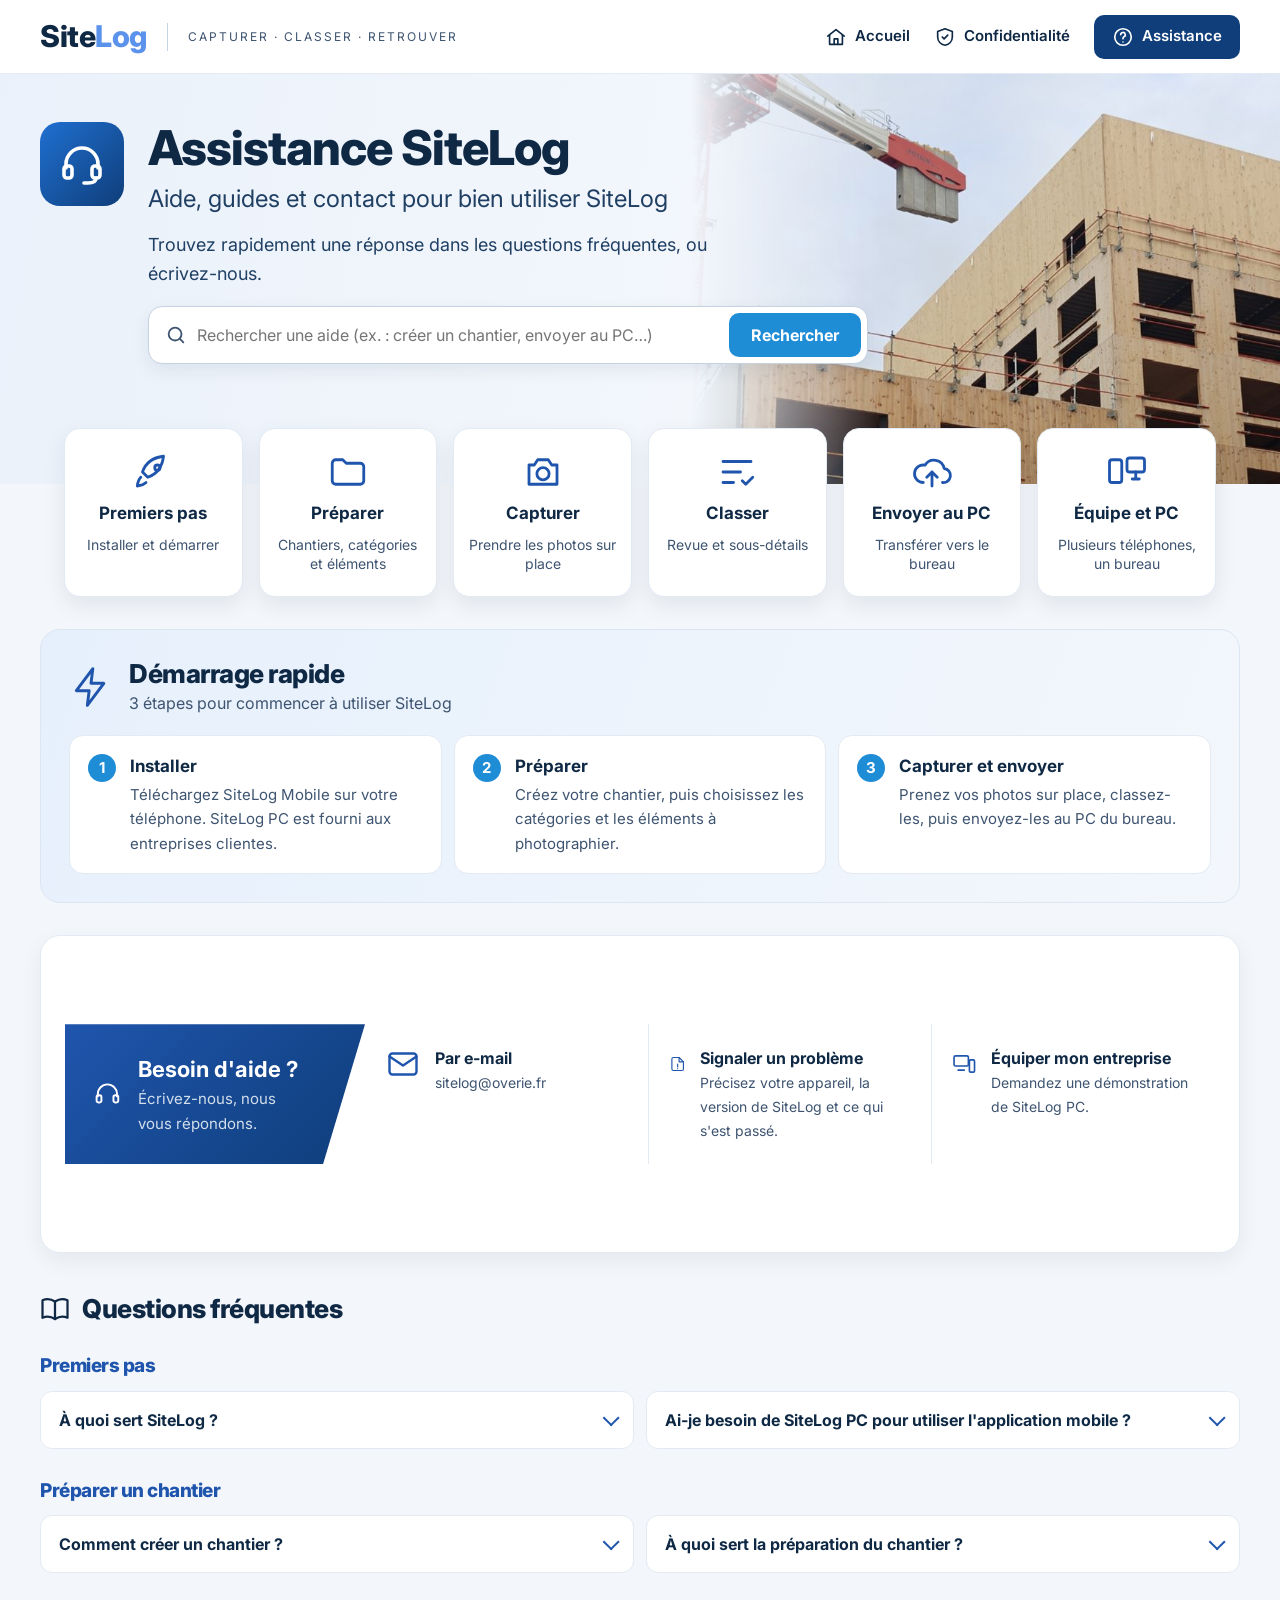
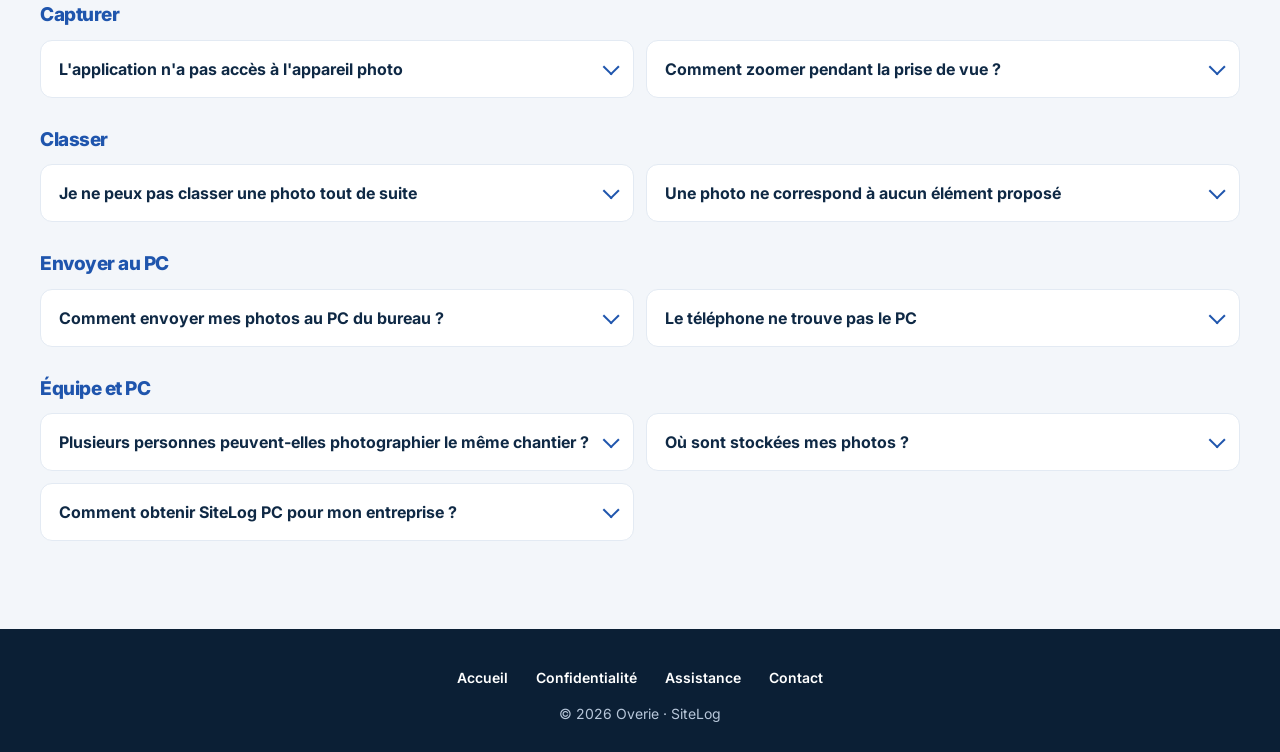
==== commit 6fae4a37: "Pied de page commun" ====
--- a/assistance/index.html
+++ b/assistance/index.html
@@ -9,7 +9,7 @@
 <link rel="preconnect" href="https://fonts.googleapis.com">
 <link rel="preconnect" href="https://fonts.gstatic.com" crossorigin>
 <link href="https://fonts.googleapis.com/css2?family=Inter:wght@400;500;600;700;800&amp;display=swap" rel="stylesheet">
-<link rel="stylesheet" href="../assets/style.css?v=4">
+<link rel="stylesheet" href="../assets/style.css?v=5">
 </head>
 <body class="page-doc">
 
@@ -142,7 +142,10 @@
 </div>
 </main>
 
-<footer>SiteLog · une application Overie · © 2026 · <a href="../">Accueil</a> · <a href="../confidentialite/">Confidentialité</a></footer>
+<footer>
+<nav aria-label="Liens utiles"><a href="/">Accueil</a><a href="/confidentialite/">Confidentialité</a><a href="/assistance/">Assistance</a><a href="mailto:sitelog@overie.fr">Contact</a></nav>
+<p>© 2026 Overie · SiteLog</p>
+</footer>
 
 <script>
 (function () {
--- a/assets/style.css
+++ b/assets/style.css
@@ -171,3 +171,9 @@
 @media (max-width:1100px){.tiles{grid-template-columns:repeat(3,minmax(0,1fr))}}
 @media (max-width:980px){.help{flex-direction:column;margin-left:16px;margin-right:16px}.help .label{flex:none;clip-path:none}.help .item+.item{border-left:0;border-top:1px solid #E3EAF3}.faq-grid{grid-template-columns:1fr}.quick{margin-left:16px;margin-right:16px}}
 @media (max-width:600px){.tiles{grid-template-columns:repeat(2,minmax(0,1fr));gap:10px;padding:0 16px}.doc-hero .head-ico{width:60px;height:60px}.search button{padding:0 14px}}
+/* ---- pied de page commun ---- */
+footer{padding:28px 24px}
+footer nav{display:flex;flex-wrap:wrap;justify-content:center;gap:4px 28px;margin-bottom:6px}
+footer nav a{display:inline-flex;align-items:center;min-height:40px;color:#fff;font-weight:600;text-decoration:none}
+footer nav a:hover{color:#8FB5F2;text-decoration:underline}
+footer p{margin:0;color:#B8C7DA}
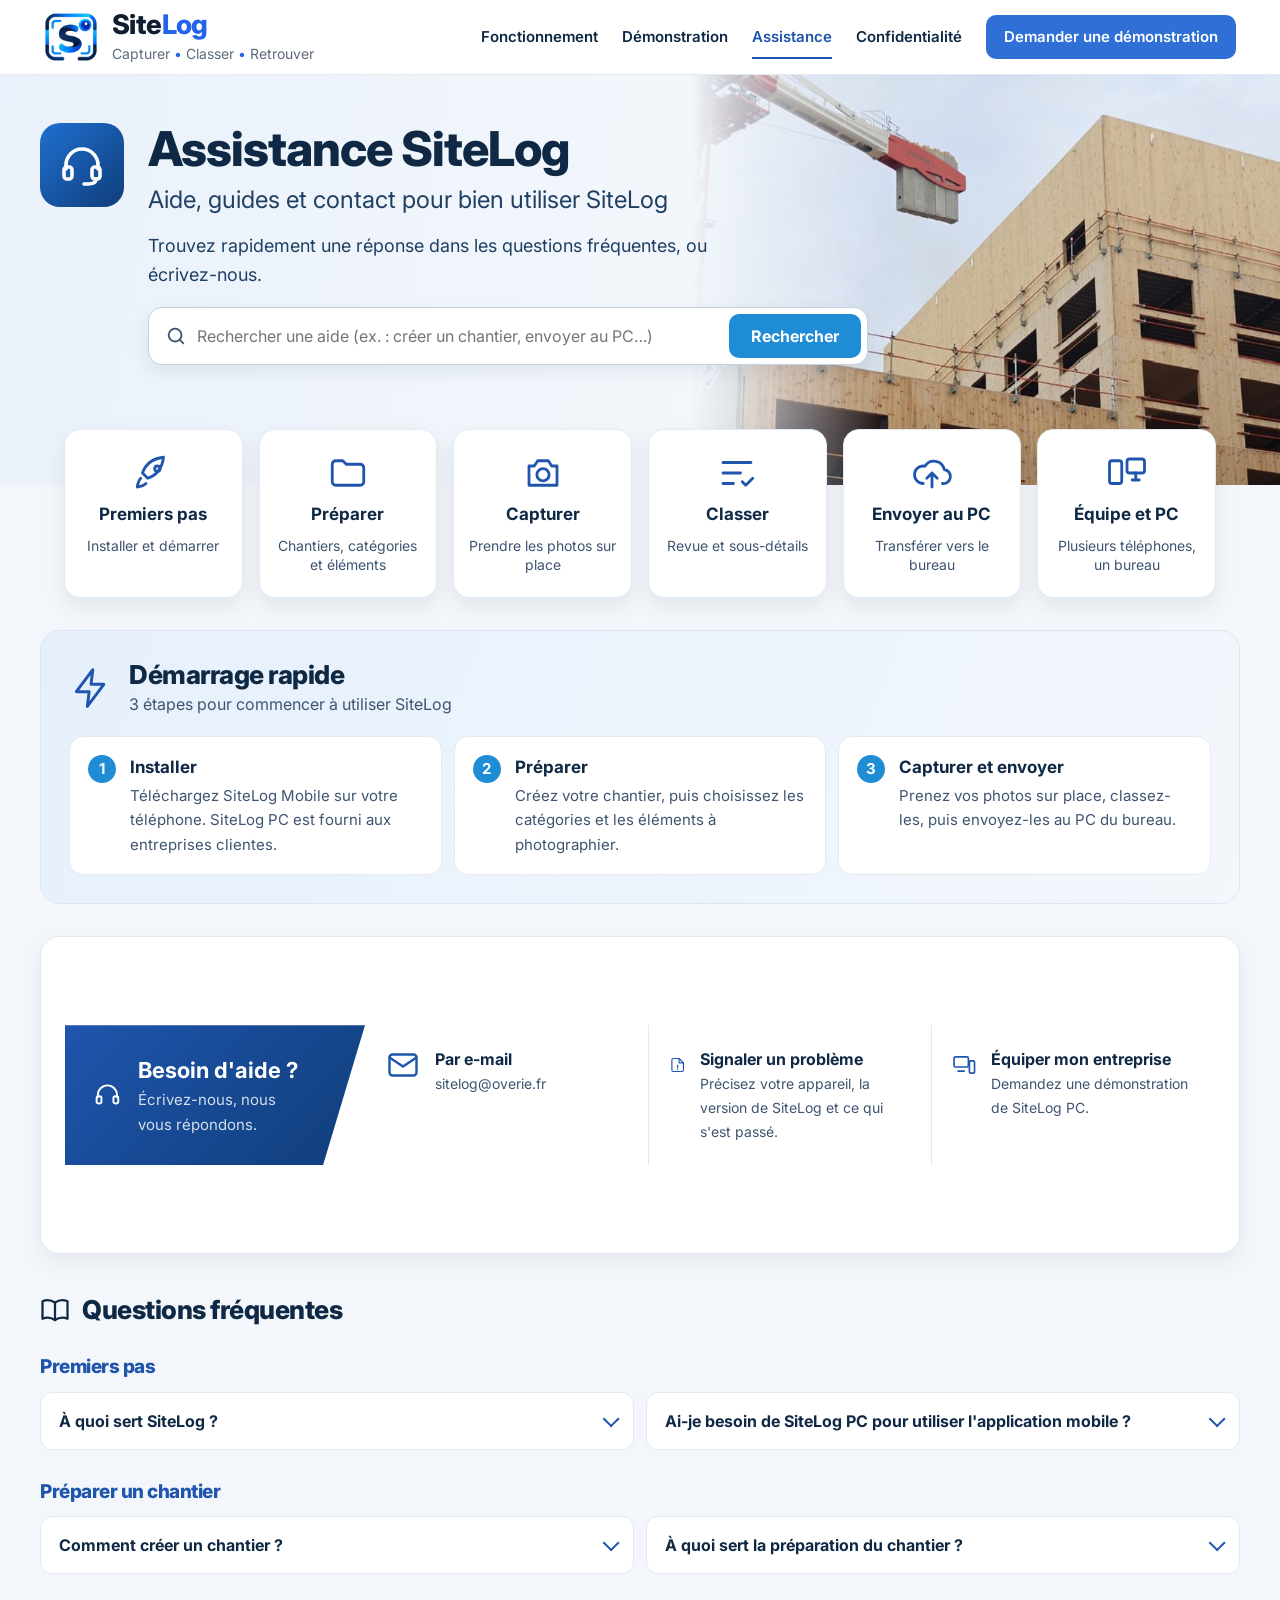
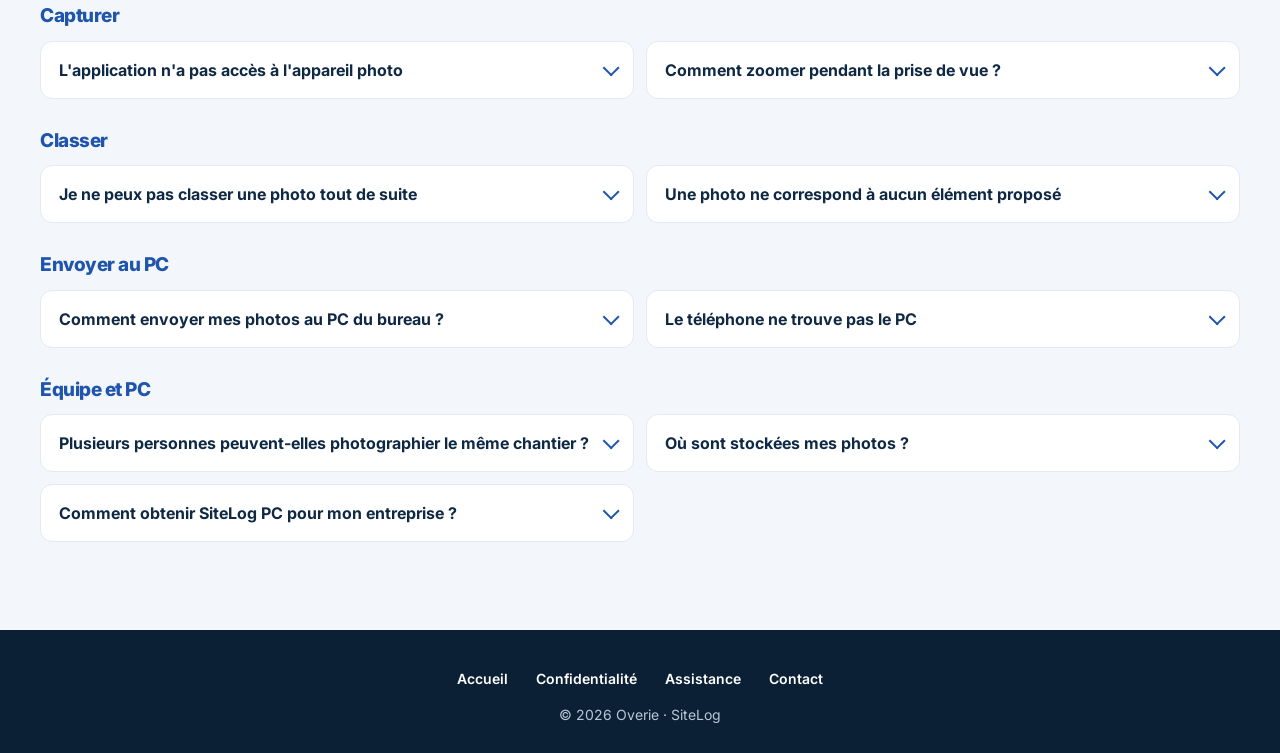
==== commit 9de33ce1: "En-tete commun avec logo, accueil revu" ====
--- a/assistance/index.html
+++ b/assistance/index.html
@@ -5,21 +5,26 @@
 <meta name="viewport" content="width=device-width, initial-scale=1">
 <title>Assistance – SiteLog</title>
 <meta name="description" content="Aide, guides et contact pour bien utiliser SiteLog Mobile et SiteLog PC.">
-<link rel="icon" href="data:image/svg+xml,%3Csvg xmlns='http://www.w3.org/2000/svg' viewBox='0 0 32 32'%3E%3Crect width='32' height='32' rx='7' fill='%230F2945'/%3E%3Ctext x='16' y='23' font-family='Arial' font-weight='700' font-size='20' text-anchor='middle' fill='%235B93EC'%3ES%3C/text%3E%3C/svg%3E">
+<link rel="icon" type="image/png" href="/assets/favicon.png">
+<link rel="apple-touch-icon" href="/assets/apple-touch-icon.png">
 <link rel="preconnect" href="https://fonts.googleapis.com">
 <link rel="preconnect" href="https://fonts.gstatic.com" crossorigin>
 <link href="https://fonts.googleapis.com/css2?family=Inter:wght@400;500;600;700;800&amp;display=swap" rel="stylesheet">
-<link rel="stylesheet" href="../assets/style.css?v=5">
+<link rel="stylesheet" href="/assets/style.css?v=6">
+<script src="/assets/site.js?v=6" defer></script>
 </head>
 <body class="page-doc">
 
-<header class="top top-light">
+<header class="site-header">
 <div class="wrap">
-<a class="logo" href="../"><b>Site<span>Log</span></b><small>CAPTURER · CLASSER · RETROUVER</small></a>
-<nav aria-label="Navigation">
-<a href="../"><svg aria-hidden="true" width="22" height="22" viewBox="0 0 24 24" fill="none" stroke="currentColor" stroke-width="1.8" stroke-linecap="round" stroke-linejoin="round"><path d="M3 11l9-7 9 7"/><path d="M5 10v10h14V10"/><path d="M10 20v-6h4v6"/></svg>Accueil</a>
-<a href="../confidentialite/"><svg aria-hidden="true" width="22" height="22" viewBox="0 0 24 24" fill="none" stroke="currentColor" stroke-width="1.8" stroke-linecap="round" stroke-linejoin="round"><path d="M12 3l8 3v6c0 4.5-3.4 8-8 9-4.6-1-8-4.5-8-9V6z"/><path d="M9 12l2 2 4-4"/></svg>Confidentialité</a>
-<a class="nav-cta" href="./" aria-current="page"><svg aria-hidden="true" width="22" height="22" viewBox="0 0 24 24" fill="none" stroke="currentColor" stroke-width="1.8" stroke-linecap="round" stroke-linejoin="round"><circle cx="12" cy="12" r="9"/><path d="M9.5 9.5a2.5 2.5 0 1 1 3.5 2.3c-.6.3-1 .9-1 1.6V14"/><path d="M12 17.5h.01"/></svg>Assistance</a>
+<a class="brand" href="/" aria-label="SiteLog, accueil"><img src="/assets/logo-sitelog.png" width="54" height="54" alt=""><span><b>Site<span>Log</span></b><small>Capturer<i>•</i>Classer<i>•</i>Retrouver</small></span></a>
+<button class="menu-btn" type="button" aria-expanded="false" aria-controls="site-nav"><svg aria-hidden="true" width="20" height="20" viewBox="0 0 24 24" fill="none" stroke="currentColor" stroke-width="2" stroke-linecap="round"><path d="M4 7h16M4 12h16M4 17h16"/></svg>Menu</button>
+<nav class="site-nav" id="site-nav" aria-label="Navigation principale">
+<a href="/#fonctionnement">Fonctionnement</a>
+<a href="/#recherche">Démonstration</a>
+<a href="/assistance/" aria-current="page">Assistance</a>
+<a href="/confidentialite/">Confidentialité</a>
+<a class="cta" href="mailto:sitelog@overie.fr?subject=Demande%20de%20d%C3%A9monstration%20SiteLog">Demander une démonstration</a>
 </nav>
 </div>
 </header>
@@ -134,7 +139,7 @@
 <h3>Équipe et PC</h3>
 <div class="faq-grid">
 <details><summary>Plusieurs personnes peuvent-elles photographier le même chantier ?</summary><div><p>Oui. Chaque téléphone envoie ses photos au même PC, et chaque photo garde son auteur et sa date. Au bureau, toutes les photos du chantier se retrouvent dans la même bibliothèque.</p></div></details>
-<details><summary>Où sont stockées mes photos ?</summary><div><p>Sur votre téléphone, puis sur le PC de votre entreprise une fois envoyées. Elles ne passent jamais par nos serveurs. Tous les détails sont dans la <a href="../confidentialite/">politique de confidentialité</a>.</p></div></details>
+<details><summary>Où sont stockées mes photos ?</summary><div><p>Sur votre téléphone, puis sur le PC de votre entreprise une fois envoyées. Elles ne passent jamais par nos serveurs. Tous les détails sont dans la <a href="/confidentialite/">politique de confidentialité</a>.</p></div></details>
 <details><summary>Comment obtenir SiteLog PC pour mon entreprise ?</summary><div><p>Demandez une démonstration à <a href="mailto:sitelog@overie.fr?subject=Demande%20de%20d%C3%A9monstration%20SiteLog">sitelog@overie.fr</a> : nous vous présenterons SiteLog et les conditions de mise en place dans votre organisation.</p></div></details>
 </div>
 </div>
--- a/assets/style.css
+++ b/assets/style.css
@@ -177,3 +177,74 @@
 footer nav a{display:inline-flex;align-items:center;min-height:40px;color:#fff;font-weight:600;text-decoration:none}
 footer nav a:hover{color:#8FB5F2;text-decoration:underline}
 footer p{margin:0;color:#B8C7DA}
+/* ===== v6 : en-tête commun + accueil revu ===== */
+.site-header{position:sticky;top:0;z-index:50;background:#fff;border-bottom:1px solid #E3EAF3}
+.site-header .wrap{position:relative;max-width:1240px;display:flex;align-items:center;justify-content:space-between;gap:16px;padding:10px 24px}
+.brand{display:flex;align-items:center;gap:14px;text-decoration:none}
+.brand img{width:54px;height:54px;display:block}
+.brand b{display:block;font-size:27px;font-weight:800;letter-spacing:-.6px;line-height:1.1;color:#0F1E33}
+.brand b span{color:#2563EB}
+.brand small{display:block;margin-top:3px;font-size:14px;color:#5E6B7A}
+.brand small i{font-style:normal;color:#2563EB;margin:0 4px}
+.site-nav{display:flex;align-items:center;gap:4px 24px}
+.site-nav a{display:inline-flex;align-items:center;min-height:44px;font-size:15px;font-weight:600;color:#0F2945;text-decoration:none}
+.site-nav a:hover{color:#1F55AD}
+.site-nav a[aria-current="page"]{color:#1F55AD;box-shadow:inset 0 -2px 0 #1F55AD}
+.site-nav a.cta{padding:0 18px;border-radius:10px;background:#2F6FD6;color:#fff}
+.site-nav a.cta:hover{background:#1F55AD;color:#fff}
+.menu-btn{display:none;align-items:center;gap:8px;min-height:44px;padding:0 14px;border:1px solid #C5D2E2;border-radius:10px;background:#fff;color:#0F2945;font:inherit;font-weight:600;cursor:pointer}
+@media (max-width:960px){
+.menu-btn{display:inline-flex}
+.site-nav{display:none;position:absolute;top:100%;left:0;right:0;flex-direction:column;align-items:stretch;gap:0;padding:8px 24px 18px;background:#fff;border-bottom:1px solid #E3EAF3;box-shadow:0 12px 24px rgba(15,41,69,.1)}
+.site-header.open .site-nav{display:flex}
+.site-nav a{border-bottom:1px solid #EEF2F7}
+.site-nav a[aria-current="page"]{box-shadow:none}
+.site-nav a.cta{margin-top:12px;justify-content:center;border-bottom:0}
+}
+@media (max-width:420px){.brand img{width:44px;height:44px}.brand b{font-size:23px}.brand small{font-size:12px}}
+/* hero accueil */
+.hero2{position:relative;padding:64px 24px 72px;color:#fff;background:linear-gradient(90deg,rgba(11,31,53,.97) 0%,rgba(15,41,69,.92) 45%,rgba(15,41,69,.78) 100%),url(chantier-clt.jpg) right 30%/cover no-repeat,#0F2945}
+.hero2 .wrap{max-width:1280px;display:flex;flex-wrap:wrap;align-items:center;gap:40px}
+.hero2 .txt{flex:1 1 400px;min-width:0;display:flex;flex-direction:column;gap:22px}
+.hero2 .kicker{margin:0;font-size:13px;font-weight:700;letter-spacing:2px;text-transform:uppercase;color:#8FB5F2}
+.hero2 h1{font-size:clamp(34px,5vw,54px);line-height:1.08;letter-spacing:-1.3px}
+.hero2 h1 span{color:#6EA8F5}
+.hero2 .punch{margin:0;font-size:clamp(19px,2.2vw,22px);line-height:1.5;font-weight:600;color:#fff}
+.hero2 .ctx{margin:0;font-size:17px;line-height:1.6;color:#C9D6E6}
+.hero2 .devices{flex:1.5 1 520px;min-width:0}
+.hero2 .devices img{width:100%;border-radius:18px;box-shadow:0 24px 48px rgba(0,0,0,.35)}
+.hero2 .origin{color:#B8C7DA!important}
+/* constat plus expressif */
+.card .tile-ico{width:60px;height:60px;border-radius:16px;background:#EAF2FC;display:flex;align-items:center;justify-content:center}
+.card.warn .tile-ico{background:#FDF0E3}
+.card .tag{align-self:flex-start;margin:0;font-size:13px!important;font-weight:700;letter-spacing:.5px;color:#1F55AD!important;background:#EAF2FC;border-radius:999px;padding:4px 12px}
+/* flux terrain -> bureau */
+.flow{display:flex;flex-wrap:wrap;align-items:stretch;gap:14px;margin-bottom:40px}
+.flow-step{flex:1 1 260px;min-width:0;background:#16345A;border:1px solid #2B4C73;border-radius:16px;overflow:hidden;display:flex;flex-direction:column}
+.flow-step .vis{height:180px;background:#0B1F35;display:flex;align-items:center;justify-content:center;overflow:hidden}
+.flow-step .vis img{width:100%;height:100%;object-fit:cover}
+.flow-step .meta{display:flex;flex-direction:column;gap:8px;padding:18px;width:100%}
+.flow-step .meta span{display:flex;justify-content:space-between;gap:12px;font-size:14px;color:#D3DEEB;border-bottom:1px solid #2B4C73;padding-bottom:6px}
+.flow-step .meta span b{color:#8FB5F2;font-weight:600}
+.flow-step .cap{padding:16px 18px;font-size:16px;line-height:1.5;color:#fff}
+.flow-step .cap b{display:block;color:#8FB5F2;font-size:13px;letter-spacing:1.5px;text-transform:uppercase;margin-bottom:4px}
+.flow-arrow{flex:0 0 auto;align-self:center;color:#8FB5F2}
+/* capitalisation */
+.capi .wrap{display:flex;flex-wrap:wrap;align-items:center;gap:48px}
+.capi .txt{flex:1 1 420px;min-width:0}
+.capi ul{list-style:none;margin:24px 0 0;padding:0;display:flex;flex-direction:column;gap:16px}
+.capi li{display:flex;gap:14px;font-size:17px;line-height:1.6;color:#3E5470}
+.capi li svg{flex:none;margin-top:2px}
+.capi .pic{flex:1 1 380px;min-width:0;position:relative}
+.capi .pic img{width:100%;aspect-ratio:4/3;object-fit:cover;object-position:center 30%;border-radius:20px}
+.capi .badge{position:absolute;left:20px;bottom:20px;display:flex;align-items:center;gap:10px;background:#fff;border-radius:12px;padding:12px 16px;font-weight:700;font-size:15px;color:#0F2945;box-shadow:0 10px 24px rgba(15,41,69,.2)}
+/* CTA final */
+.cta2{position:relative;padding:96px 24px;background:linear-gradient(rgba(11,31,53,.9),rgba(11,31,53,.9)),url(chantier-clt.jpg) center 35%/cover no-repeat,#0B1F35}
+.cta2 .box{max-width:880px;margin:0 auto;text-align:center;display:flex;flex-direction:column;align-items:center;gap:20px;background:rgba(22,52,90,.85);border:1px solid #2B4C73;border-radius:24px;padding:48px 32px}
+.cta2 h2{color:#fff;font-size:clamp(28px,4vw,40px)}
+.cta2 p{margin:0;font-size:19px;line-height:1.6;color:#D3DEEB}
+.cta2 .meta{font-size:15px;color:#B8C7DA}
+.cta2 .actions{justify-content:center}
+@media (max-width:700px){.flow-arrow{transform:rotate(90deg);margin:0 auto}.hero2{padding-top:40px}.cta2 .box{padding:36px 20px}}
+html{scroll-padding-top:84px}
+.toc{top:96px}
